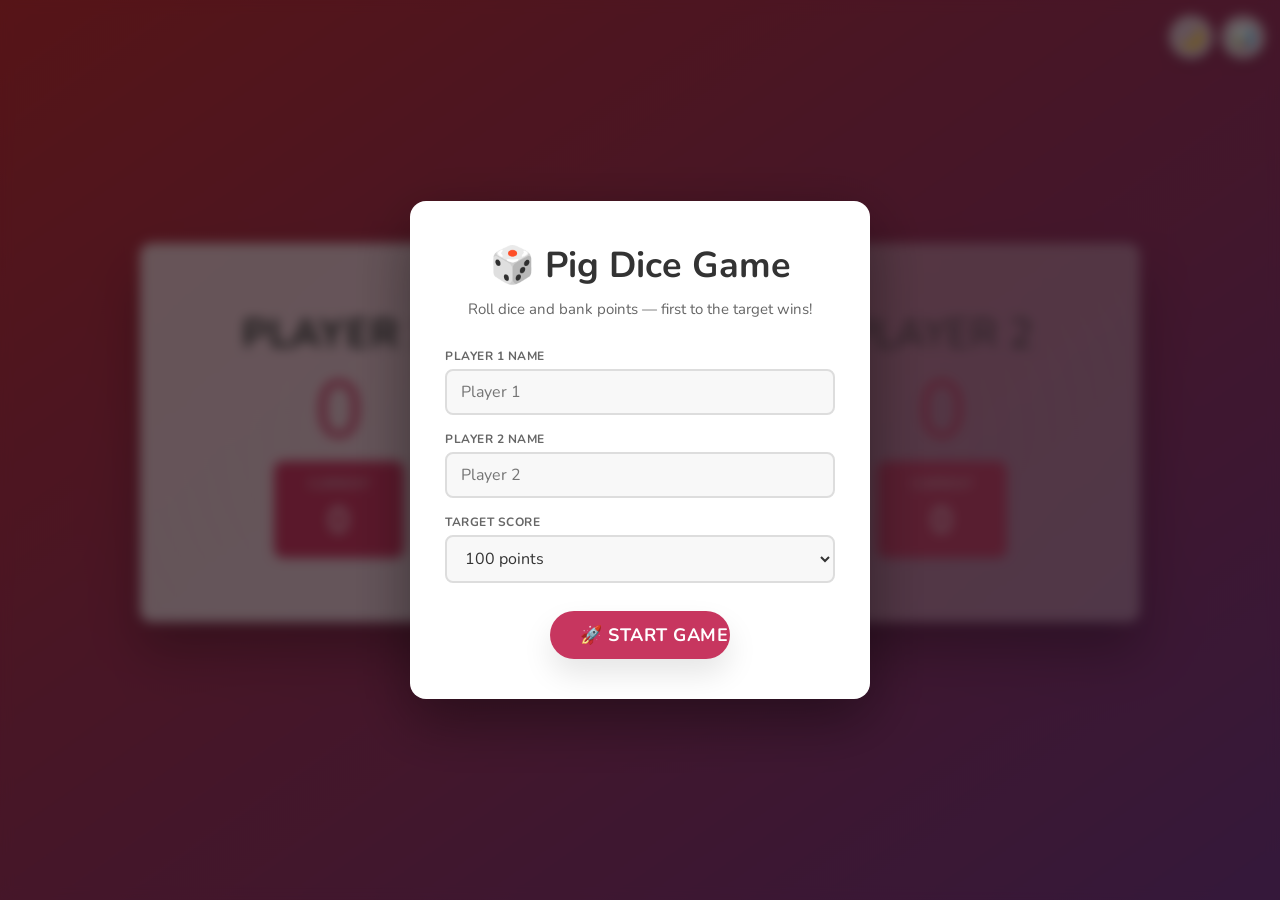
==== index.html @ 63e01d34 "new changes" ====
<!DOCTYPE html>
<html lang="en">

<head>
  <meta charset="UTF-8" />
  <meta name="viewport" content="width=device-width, initial-scale=1.0" />
  <link rel="stylesheet" href="style.css" />
  <title>Pig Dice Game</title>
</head>

<body data-theme="light">

  <!-- Floating top-right controls -->
  <div class="floating-controls">
    <button class="icon-btn" id="btnTheme" aria-label="Toggle dark mode" title="Toggle dark mode">🌙</button>
    <button class="icon-btn" id="btnStatsToggle" aria-label="View statistics" title="Statistics">📊</button>
  </div>

  <!-- Start / New Game Modal -->
  <div class="modal-overlay" id="modalOverlay">
    <div class="modal">
      <h1 class="modal-title">🎲 Pig Dice Game</h1>
      <p class="modal-subtitle">Roll dice and bank points — first to the target wins!</p>
      <div class="modal-fields">
        <div class="field-group">
          <label for="input--name0">Player 1 Name</label>
          <input type="text" id="input--name0" placeholder="Player 1" maxlength="12" />
        </div>
        <div class="field-group">
          <label for="input--name1">Player 2 Name</label>
          <input type="text" id="input--name1" placeholder="Player 2" maxlength="12" />
        </div>
        <div class="field-group">
          <label for="input--winscore">Target Score</label>
          <select id="input--winscore">
            <option value="50">50 points</option>
            <option value="100" selected>100 points</option>
            <option value="150">150 points</option>
            <option value="200">200 points</option>
          </select>
        </div>
      </div>
      <button class="btn btn--start" id="btnStart">🚀 Start Game</button>
    </div>
  </div>

  <!-- Stats Slide-in Panel -->
  <div class="stats-panel" id="statsPanel">
    <div class="stats-inner">
      <h2>📊 Statistics</h2>
      <div id="statsContent" class="stats-content"></div>
      <div class="stats-actions">
        <button class="btn btn--sm" id="btnResetStats">🗑 Reset</button>
        <button class="btn btn--sm" id="btnCloseStats">✕ Close</button>
      </div>
    </div>
  </div>

  <!-- Main Game Board -->
  <main>
    <section class="player player--0 player--active">
      <h2 class="name" id="name--0">Player 1</h2>
      <p class="score" id="score--0">0</p>
      <div class="current">
        <p class="current-label">Current</p>
        <p class="current-score" id="current--0">0</p>
      </div>
    </section>

    <div class="center-panel">
      <button class="btn btn--new" id="btnNew">🔄 New game</button>
      <p class="target-label" id="targetLabel">First to 100 pts</p>
      <img src="dice-5.png" alt="Playing dice" class="dice hidden" id="diceEl" />
      <ul class="roll-log" id="rollLog" aria-label="Roll history"></ul>
      <button class="btn btn--roll" id="btnRoll">🎲 Roll dice</button>
      <button class="btn btn--hold" id="btnHold">📥 Hold</button>
    </div>

    <section class="player player--1">
      <h2 class="name" id="name--1">Player 2</h2>
      <p class="score" id="score--1">0</p>
      <div class="current">
        <p class="current-label">Current</p>
        <p class="current-score" id="current--1">0</p>
      </div>
    </section>
  </main>

  <!-- Keyboard shortcut hints (desktop only) -->
  <div class="keyboard-hints" aria-hidden="true">
    <kbd>R</kbd> Roll &nbsp;
    <kbd>H</kbd> Hold &nbsp;
    <kbd>N</kbd> New game
  </div>

  <script src="script.js"></script>
</body>

</html>
---- style.css ----
@import url('https://fonts.googleapis.com/css2?family=Nunito:wght@300;400;700&display=swap');

/* ===== CSS CUSTOM PROPERTIES (Light Theme) ===== */
:root {
  --bg-gradient: linear-gradient(to top left, #753682 0%, #bf2e34 100%);
  --glass: rgba(255, 255, 255, 0.35);
  --glass-active: rgba(255, 255, 255, 0.5);
  --glass-btn: rgba(255, 255, 255, 0.65);
  --text-primary: #333;
  --text-muted: #666;
  --accent: #c7365f;
  --winner-bg: #2f2f2f;
  --winner-text: #c7365f;
  --modal-bg: #ffffff;
  --modal-text: #333;
  --input-bg: #f8f8f8;
  --input-border: #ddd;
  --stats-bg: rgba(255, 255, 255, 0.97);
  --kbd-bg: rgba(255, 255, 255, 0.3);
  --shadow: rgba(0, 0, 0, 0.25);
  --log-bg: rgba(255, 255, 255, 0.25);
  --log-danger: rgba(199, 54, 95, 0.25);
  --border-subtle: rgba(255, 255, 255, 0.2);
}

/* ===== DARK THEME OVERRIDES ===== */
[data-theme="dark"] {
  --glass: rgba(0, 0, 0, 0.3);
  --glass-active: rgba(0, 0, 0, 0.45);
  --glass-btn: rgba(60, 60, 80, 0.8);
  --text-primary: #eee;
  --text-muted: #aaa;
  --modal-bg: #1e1e2e;
  --modal-text: #eee;
  --input-bg: #2a2a3e;
  --input-border: #444;
  --stats-bg: rgba(20, 20, 35, 0.98);
  --kbd-bg: rgba(0, 0, 0, 0.35);
  --log-bg: rgba(255, 255, 255, 0.08);
  --log-danger: rgba(199, 54, 95, 0.3);
  --border-subtle: rgba(255, 255, 255, 0.1);
}

/* ===== RESET ===== */
*, *::before, *::after {
  margin: 0;
  padding: 0;
  box-sizing: border-box;
}

html {
  font-size: 62.5%; /* 1rem = 10px */
}

body {
  font-family: 'Nunito', sans-serif;
  font-weight: 400;
  min-height: 100dvh;
  color: var(--text-primary);
  background-image: var(--bg-gradient);
  display: flex;
  flex-direction: column;
  align-items: center;
  justify-content: center;
  padding: 2rem;
  gap: 1.4rem;
  transition: color 0.3s;
}

/* ===== FLOATING CONTROLS ===== */
.floating-controls {
  position: fixed;
  top: 1.5rem;
  right: 1.5rem;
  display: flex;
  gap: 0.8rem;
  z-index: 100;
}

.icon-btn {
  background: var(--glass-btn);
  backdrop-filter: blur(10px);
  border: none;
  border-radius: 50%;
  width: 4.4rem;
  height: 4.4rem;
  font-size: 2rem;
  cursor: pointer;
  display: flex;
  align-items: center;
  justify-content: center;
  box-shadow: 0 4px 12px rgba(0, 0, 0, 0.15);
  transition: transform 0.15s, box-shadow 0.15s;
}

.icon-btn:hover {
  transform: scale(1.12);
  box-shadow: 0 6px 16px rgba(0, 0, 0, 0.2);
}

/* ===== MODAL ===== */
.modal-overlay {
  position: fixed;
  inset: 0;
  background: rgba(0, 0, 0, 0.55);
  backdrop-filter: blur(6px);
  display: flex;
  align-items: center;
  justify-content: center;
  z-index: 200;
  padding: 2rem;
}

.modal {
  background: var(--modal-bg);
  color: var(--modal-text);
  border-radius: 1.6rem;
  padding: clamp(2.5rem, 5vw, 4rem) clamp(2rem, 5vw, 3.5rem);
  max-width: 46rem;
  width: 100%;
  box-shadow: 0 2rem 6rem rgba(0, 0, 0, 0.4);
  text-align: center;
  animation: slideIn 0.3s ease;
}

@keyframes slideIn {
  from {
    opacity: 0;
    transform: translateY(-2rem) scale(0.97);
  }
  to {
    opacity: 1;
    transform: translateY(0) scale(1);
  }
}

.modal-title {
  font-size: clamp(2.4rem, 5vw, 3.6rem);
  font-weight: 700;
  margin-bottom: 0.8rem;
}

.modal-subtitle {
  font-size: 1.5rem;
  color: var(--text-muted);
  margin-bottom: 2.8rem;
  line-height: 1.5;
}

.modal-fields {
  display: flex;
  flex-direction: column;
  gap: 1.6rem;
  margin-bottom: 2.8rem;
  text-align: left;
}

.field-group {
  display: flex;
  flex-direction: column;
  gap: 0.5rem;
}

.field-group label {
  font-size: 1.2rem;
  font-weight: 700;
  text-transform: uppercase;
  letter-spacing: 0.5px;
  color: var(--text-muted);
}

.field-group input,
.field-group select {
  font-family: inherit;
  font-size: 1.6rem;
  padding: 1rem 1.4rem;
  border: 2px solid var(--input-border);
  border-radius: 0.8rem;
  outline: none;
  background: var(--input-bg);
  color: var(--modal-text);
  transition: border-color 0.2s;
}

.field-group input:focus,
.field-group select:focus {
  border-color: var(--accent);
}

/* ===== STATS PANEL ===== */
.stats-panel {
  position: fixed;
  top: 0;
  right: 0;
  height: 100%;
  width: min(36rem, 100%);
  background: var(--stats-bg);
  color: var(--modal-text);
  box-shadow: -4px 0 3rem rgba(0, 0, 0, 0.2);
  z-index: 150;
  overflow-y: auto;
  transform: translateX(110%);
  transition: transform 0.3s ease;
  pointer-events: none;
}

.stats-panel.is-open {
  transform: translateX(0);
  pointer-events: all;
}

.stats-inner {
  padding: 6rem 3rem 3rem;
  display: flex;
  flex-direction: column;
  gap: 2rem;
}

.stats-inner h2 {
  font-size: 2.4rem;
  font-weight: 700;
}

.stats-content {
  font-size: 1.5rem;
  display: flex;
  flex-direction: column;
  gap: 1rem;
}

.stat-row {
  display: flex;
  justify-content: space-between;
  align-items: center;
  padding: 1rem 1.4rem;
  background: rgba(199, 54, 95, 0.08);
  border-radius: 0.8rem;
  border-left: 4px solid var(--accent);
}

.stat-empty {
  color: var(--text-muted);
  font-style: italic;
  text-align: center;
  padding: 1rem;
}

.stats-actions {
  display: flex;
  gap: 1rem;
  flex-wrap: wrap;
}

/* ===== MAIN LAYOUT ===== */
main {
  width: 100%;
  max-width: 100rem;
  background-color: var(--glass);
  backdrop-filter: blur(200px);
  box-shadow: 0 3rem 5rem var(--shadow);
  border-radius: 1.2rem;
  overflow: hidden;
  display: flex;
  flex-direction: row;
}

/* ===== PLAYER SECTIONS ===== */
.player {
  flex: 1;
  padding: clamp(2rem, 5vw, 7rem) clamp(1.5rem, 4vw, 5rem);
  display: flex;
  flex-direction: column;
  align-items: center;
  justify-content: center;
  gap: 1rem;
  transition: background-color 0.75s;
  min-width: 0;
}

.name {
  font-size: clamp(2rem, 3.5vw, 4rem);
  text-transform: uppercase;
  letter-spacing: 1px;
  font-weight: 300;
  text-align: center;
  word-break: break-word;
}

.score {
  font-size: clamp(4rem, 7vw, 8rem);
  font-weight: 300;
  color: var(--accent);
  line-height: 1;
}

.current {
  background-color: var(--accent);
  opacity: 0.8;
  border-radius: 0.9rem;
  color: #fff;
  width: min(65%, 13rem);
  padding: 1.4rem;
  text-align: center;
  transition: opacity 0.75s;
}

.current-label {
  text-transform: uppercase;
  margin-bottom: 0.4rem;
  font-size: 1.3rem;
  color: #ddd;
}

.current-score {
  font-size: clamp(2.2rem, 3.5vw, 3.5rem);
  font-weight: 400;
}

.player--active {
  background-color: var(--glass-active);
}

.player--active .name {
  font-weight: 700;
}

.player--active .score {
  font-weight: 400;
}

.player--active .current {
  opacity: 1;
}

.player--winner {
  background-color: var(--winner-bg);
}

.player--winner .name {
  font-weight: 700;
  color: var(--winner-text);
}

/* ===== CENTER PANEL ===== */
.center-panel {
  flex: 0 0 auto;
  min-width: 17rem;
  display: flex;
  flex-direction: column;
  align-items: center;
  justify-content: center;
  gap: 1.3rem;
  padding: 2.5rem 1.5rem;
  border-left: 1px solid var(--border-subtle);
  border-right: 1px solid var(--border-subtle);
}

.target-label {
  font-size: 1.3rem;
  color: rgba(255, 255, 255, 0.75);
  text-align: center;
  font-weight: 600;
  text-transform: uppercase;
  letter-spacing: 0.5px;
}

/* ===== DICE ===== */
.dice {
  height: clamp(6rem, 10vw, 10rem);
  box-shadow: 0 2rem 5rem rgba(0, 0, 0, 0.2);
  border-radius: 0.8rem;
}

@keyframes shake {
  0%, 100% { transform: rotate(0deg) scale(1); }
  20% { transform: rotate(-10deg) scale(1.1); }
  40% { transform: rotate(10deg) scale(1.12); }
  60% { transform: rotate(-6deg) scale(1.08); }
  80% { transform: rotate(6deg) scale(1.06); }
}

.dice--rolling {
  animation: shake 0.35s ease-in-out;
}

/* ===== BUTTONS ===== */
.btn {
  font-family: inherit;
  font-size: clamp(1.4rem, 2vw, 1.8rem);
  text-transform: uppercase;
  cursor: pointer;
  font-weight: 700;
  letter-spacing: 0.5px;
  color: #444;
  background-color: var(--glass-btn);
  backdrop-filter: blur(10px);
  border: none;
  border-radius: 5rem;
  padding: 0.9rem 2rem;
  min-height: 4.4rem;
  box-shadow: 0 1.5rem 3rem rgba(0, 0, 0, 0.1);
  transition: transform 0.15s, box-shadow 0.15s, opacity 0.2s;
  white-space: nowrap;
  width: 100%;
  max-width: 18rem;
}

.btn:hover:not(:disabled) {
  transform: translateY(-2px);
  box-shadow: 0 2rem 4rem rgba(0, 0, 0, 0.15);
}

.btn:active:not(:disabled) {
  transform: translateY(1px);
  box-shadow: 0 0.8rem 1.5rem rgba(0, 0, 0, 0.1);
}

.btn:disabled {
  opacity: 0.45;
  cursor: not-allowed;
}

.btn--start {
  background-color: var(--accent);
  color: #fff;
  font-size: 1.8rem;
  padding: 1.2rem 3rem;
}

.btn--start:hover {
  background-color: #a82d50;
  color: #fff;
}

.btn--sm {
  font-size: 1.4rem;
  padding: 0.7rem 1.5rem;
  min-height: unset;
  width: auto;
}

/* ===== ROLL LOG ===== */
.roll-log {
  list-style: none;
  width: 100%;
  max-width: 18rem;
  max-height: 11rem;
  overflow-y: auto;
  display: flex;
  flex-direction: column;
  gap: 0.4rem;
}

.roll-log li {
  background: var(--log-bg);
  border-radius: 0.5rem;
  padding: 0.35rem 0.8rem;
  font-size: 1.2rem;
  color: var(--text-primary);
  animation: fadeIn 0.2s ease;
}

.roll-log li.danger {
  background: var(--log-danger);
}

@keyframes fadeIn {
  from {
    opacity: 0;
    transform: translateY(-4px);
  }
  to {
    opacity: 1;
    transform: translateY(0);
  }
}

/* ===== KEYBOARD HINTS ===== */
.keyboard-hints {
  font-size: 1.3rem;
  color: rgba(255, 255, 255, 0.8);
  display: flex;
  gap: 1rem;
  align-items: center;
}

kbd {
  background: var(--kbd-bg);
  border: 1px solid rgba(255, 255, 255, 0.4);
  border-radius: 0.4rem;
  padding: 0.2rem 0.7rem;
  font-family: inherit;
  font-size: 1.1rem;
  backdrop-filter: blur(5px);
}

/* ===== UTILITY ===== */
.hidden {
  display: none !important;
}

/* ===== TABLET (≤ 900px) ===== */
@media (max-width: 900px) {
  html {
    font-size: 56%;
  }

  .center-panel {
    min-width: 14rem;
    padding: 2rem 1.2rem;
    gap: 1.1rem;
  }

  .player {
    padding: clamp(1.5rem, 3vw, 4rem) clamp(1rem, 2.5vw, 3rem);
  }
}

/* ===== MOBILE (≤ 600px) ===== */
@media (max-width: 600px) {
  html {
    font-size: 52%;
  }

  body {
    padding: 1rem;
    gap: 1rem;
    justify-content: flex-start;
    padding-top: 6rem;
  }

  main {
    flex-direction: column;
    border-radius: 1rem;
    width: 100%;
  }

  /* Compact horizontal player rows on mobile */
  .player {
    flex-direction: row;
    flex-wrap: wrap;
    justify-content: center;
    gap: 0.8rem 2rem;
    padding: 1.6rem 2rem;
    border-bottom: 1px solid var(--border-subtle);
  }

  .player--1 {
    border-bottom: none;
    border-top: 1px solid var(--border-subtle);
  }

  .player .name {
    font-size: 2rem;
    flex: 1 0 100%;
    text-align: center;
  }

  .player .score {
    font-size: 3.8rem;
    margin-bottom: 0;
  }

  .current {
    width: 10rem;
    padding: 0.8rem;
  }

  .current-score {
    font-size: 2.2rem;
  }

  /* Center panel full width on mobile */
  .center-panel {
    border-left: none;
    border-right: none;
    border-top: 1px solid var(--border-subtle);
    border-bottom: 1px solid var(--border-subtle);
    padding: 2rem 3rem;
    gap: 1.2rem;
    min-width: unset;
    width: 100%;
  }

  .dice {
    height: 7rem;
  }

  .btn {
    max-width: 28rem;
    font-size: 1.6rem;
  }

  .roll-log {
    max-height: 8rem;
  }

  .keyboard-hints {
    display: none;
  }

  .stats-panel {
    width: 100%;
  }

  .floating-controls {
    top: 1rem;
    right: 1rem;
  }
}
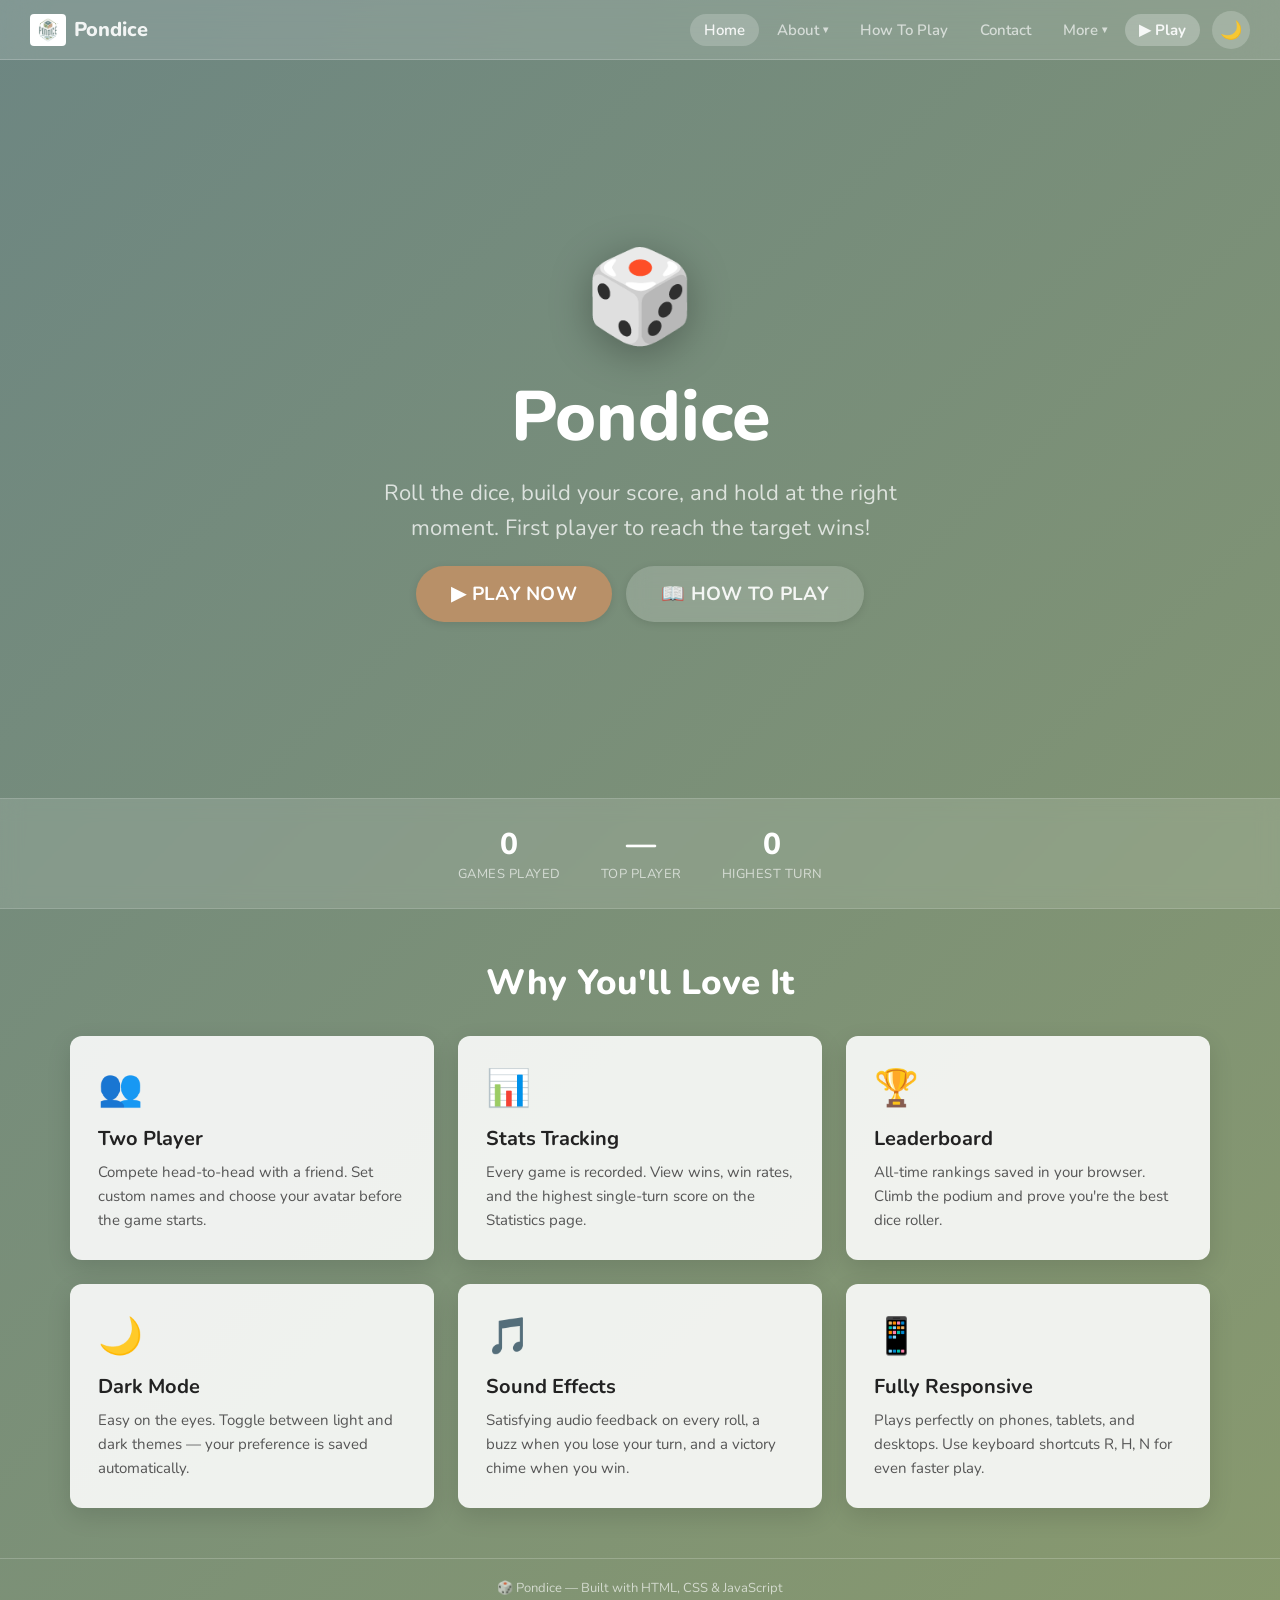
==== commit 65a4e42d: "new chanfges" ====
--- a/index.html
+++ b/index.html
@@ -1,99 +1,280 @@
 <!DOCTYPE html>
 <html lang="en">
-
 <head>
   <meta charset="UTF-8" />
   <meta name="viewport" content="width=device-width, initial-scale=1.0" />
-  <link rel="stylesheet" href="style.css" />
-  <title>Pig Dice Game</title>
+  <link rel="icon" href="/assets/images/favicon.jpeg" type="image/jpeg" />
+  <link rel="apple-touch-icon" href="/assets/images/favicon.jpeg" />
+  <link rel="stylesheet" href="/assets/css/shared.css" />
+  <title>Pondice — Roll. Hold. Win.</title>
+  <!-- SEO -->
+  <meta name="description" content="Pondice is a fun two-player dice game built with HTML, CSS, and JavaScript. Roll the dice, build your score, and be the first to reach the target." />
+  <meta name="keywords" content="pondice, dice game, two player game, pig dice, browser game, HTML CSS JavaScript, Henry Ponda" />
+  <meta name="author" content="Henry Ponda" />
+  <meta name="robots" content="index, follow" />
+  <meta name="theme-color" content="#6D8682" />
+  <link rel="canonical" href="https://pondice.com/" />
+
+  <!-- Open Graph -->
+  <meta property="og:type" content="website" />
+  <meta property="og:site_name" content="Pondice" />
+  <meta property="og:title" content="Pondice — Roll. Hold. Win." />
+  <meta property="og:description" content="Pondice is a fun two-player dice game built with HTML, CSS, and JavaScript. Roll the dice, build your score, and be the first to reach the target." />
+  <meta property="og:url" content="https://pondice.com/" />
+  <meta property="og:image" content="https://pondice.com/assets/images/logo.png" />
+
+  <!-- Twitter Card -->
+  <meta name="twitter:card" content="summary" />
+  <meta name="twitter:title" content="Pondice — Roll. Hold. Win." />
+  <meta name="twitter:description" content="Pondice is a fun two-player dice game built with HTML, CSS, and JavaScript. Roll the dice, build your score, and be the first to reach the target." />
+  <meta name="twitter:image" content="https://pondice.com/assets/images/logo.png" />
+  <!-- JSON-LD Structured Data -->
+  <script type="application/ld+json">
+  {
+    "@context": "https://schema.org",
+    "@type": "WebApplication",
+    "name": "Pondice",
+    "url": "https://pondice.com",
+    "description": "A fun two-player dice game built with HTML, CSS, and JavaScript.",
+    "applicationCategory": "GameApplication",
+    "operatingSystem": "Any",
+    "author": {
+      "@type": "Person",
+      "name": "Henry Ponda",
+      "url": "https://pondice.com/about/"
+    },
+    "offers": {
+      "@type": "Offer",
+      "price": "0",
+      "priceCurrency": "USD"
+    }
+  }
+  </script>
+  <style>
+    /* ===== HOME PAGE STYLES ===== */
+    .hero {
+      min-height: 82vh;
+      display: flex;
+      flex-direction: column;
+      align-items: center;
+      justify-content: center;
+      text-align: center;
+      gap: 2rem;
+      padding: 4rem 2rem;
+    }
+
+    .hero__dice {
+      font-size: clamp(6rem, 10vw, 9rem);
+      animation: diceSpin 6s ease-in-out infinite;
+      display: block;
+      filter: drop-shadow(0 8px 20px rgba(0,0,0,0.3));
+    }
+
+    @keyframes diceSpin {
+      0%, 100% { transform: rotate(0deg) scale(1); }
+      20% { transform: rotate(-15deg) scale(1.05); }
+      40% { transform: rotate(15deg) scale(1.08); }
+      60% { transform: rotate(-8deg) scale(1.05); }
+      80% { transform: rotate(0deg) scale(1); }
+    }
+
+    .hero__title {
+      font-size: clamp(3.5rem, 7vw, 7rem);
+      font-weight: 800;
+      color: #fff;
+      line-height: 1.1;
+    }
+
+    .hero__tagline {
+      font-size: clamp(1.6rem, 2.5vw, 2.2rem);
+      color: rgba(255,255,255,0.75);
+      max-width: 55rem;
+      line-height: 1.6;
+    }
+
+    .hero__ctas {
+      display: flex;
+      gap: 1.4rem;
+      flex-wrap: wrap;
+      justify-content: center;
+    }
+
+    /* Features section */
+    .features {
+      padding: 5rem 3rem;
+      max-width: 120rem;
+      margin: 0 auto;
+    }
+
+    .features__heading {
+      text-align: center;
+      font-size: clamp(2.4rem, 4vw, 3.5rem);
+      font-weight: 800;
+      color: #fff;
+      margin-bottom: 3rem;
+    }
+
+    /* Stats strip */
+    .stats-strip {
+      background: rgba(255,255,255,0.12);
+      backdrop-filter: blur(10px);
+      border-top: 1px solid rgba(255,255,255,0.15);
+      border-bottom: 1px solid rgba(255,255,255,0.15);
+      padding: 2.5rem 3rem;
+      display: flex;
+      justify-content: center;
+      gap: 4rem;
+      flex-wrap: wrap;
+    }
+
+    .stats-strip__item {
+      text-align: center;
+    }
+
+    .stats-strip__value {
+      font-size: 3rem;
+      font-weight: 800;
+      color: #fff;
+      display: block;
+    }
+
+    .stats-strip__label {
+      font-size: 1.3rem;
+      color: rgba(255,255,255,0.65);
+      text-transform: uppercase;
+      letter-spacing: 0.5px;
+    }
+
+    @media (max-width: 600px) {
+      .features { padding: 3rem 1.5rem; }
+      .stats-strip { gap: 2.5rem; padding: 2rem 1.5rem; }
+    }
+  </style>
 </head>
-
 <body data-theme="light">
 
-  <!-- Floating top-right controls -->
-  <div class="floating-controls">
-    <button class="icon-btn" id="btnTheme" aria-label="Toggle dark mode" title="Toggle dark mode">🌙</button>
-    <button class="icon-btn" id="btnStatsToggle" aria-label="View statistics" title="Statistics">📊</button>
+  <!-- Navigation -->
+  <nav class="nav">
+    <a href="/" class="nav__logo">
+      <img src="/assets/images/logo.png" alt="Pondice logo" class="nav__logo-img" />
+      Pondice
+    </a>
+    <input type="checkbox" id="navToggle" class="nav__toggle" aria-label="Toggle menu" />
+    <label for="navToggle" class="nav__toggle-label" aria-hidden="true">
+      <span></span><span></span><span></span>
+    </label>
+    <div class="nav__links">
+      <a href="/" class="nav__link" aria-current="page">Home</a>
+
+      <div class="nav__dropdown">
+        <a href="#" class="nav__link nav__dropdown-toggle" aria-haspopup="true">
+          About <span class="nav__chevron">▾</span>
+        </a>
+        <div class="nav__dropdown-menu" role="menu">
+          <a href="/project/" class="nav__dropdown-link">📖 The Project</a>
+          <a href="/about/" class="nav__dropdown-link">👤 The Developer</a>
+        </div>
+      </div>
+
+      <a href="/rules/" class="nav__link">How To Play</a>
+      <a href="/contact/" class="nav__link">Contact</a>
+      <div class="nav__dropdown">
+        <a href="#" class="nav__link nav__dropdown-toggle" aria-haspopup="true">
+          More <span class="nav__chevron">▾</span>
+        </a>
+        <div class="nav__dropdown-menu" role="menu">
+          <a href="/statistics/" class="nav__dropdown-link">📊 Statistics</a>
+          <a href="/leaderboard/" class="nav__dropdown-link">🏆 Leaderboard</a>
+          <a href="/settings/" class="nav__dropdown-link">⚙️ Settings</a>
+        </div>
+      </div>
+      <a href="/game/" class="nav__link nav__link--play">▶ Play</a>
+      <button class="nav__theme-btn" id="btnTheme" aria-label="Toggle dark mode">🌙</button>
+    </div>
+  </nav>
+
+  <!-- Hero Section -->
+  <section class="hero">
+    <span class="hero__dice" aria-hidden="true">🎲</span>
+    <h1 class="hero__title">Pondice</h1>
+    <p class="hero__tagline">
+      Roll the dice, build your score, and hold at the right moment.
+      First player to reach the target wins!
+    </p>
+    <div class="hero__ctas">
+      <a href="/game/" class="btn btn--primary btn--lg">▶ Play Now</a>
+      <a href="/rules/" class="btn btn--ghost btn--lg">📖 How to Play</a>
+    </div>
+  </section>
+
+  <!-- Live Stats Strip -->
+  <div class="stats-strip" id="statsStrip">
+    <div class="stats-strip__item">
+      <span class="stats-strip__value" id="stripGames">0</span>
+      <span class="stats-strip__label">Games Played</span>
+    </div>
+    <div class="stats-strip__item">
+      <span class="stats-strip__value" id="stripTopPlayer">—</span>
+      <span class="stats-strip__label">Top Player</span>
+    </div>
+    <div class="stats-strip__item">
+      <span class="stats-strip__value" id="stripHighScore">0</span>
+      <span class="stats-strip__label">Highest Turn</span>
+    </div>
   </div>
 
-  <!-- Start / New Game Modal -->
-  <div class="modal-overlay" id="modalOverlay">
-    <div class="modal">
-      <h1 class="modal-title">🎲 Pig Dice Game</h1>
-      <p class="modal-subtitle">Roll dice and bank points — first to the target wins!</p>
-      <div class="modal-fields">
-        <div class="field-group">
-          <label for="input--name0">Player 1 Name</label>
-          <input type="text" id="input--name0" placeholder="Player 1" maxlength="12" />
-        </div>
-        <div class="field-group">
-          <label for="input--name1">Player 2 Name</label>
-          <input type="text" id="input--name1" placeholder="Player 2" maxlength="12" />
-        </div>
-        <div class="field-group">
-          <label for="input--winscore">Target Score</label>
-          <select id="input--winscore">
-            <option value="50">50 points</option>
-            <option value="100" selected>100 points</option>
-            <option value="150">150 points</option>
-            <option value="200">200 points</option>
-          </select>
-        </div>
-      </div>
-      <button class="btn btn--start" id="btnStart">🚀 Start Game</button>
-    </div>
-  </div>
-
-  <!-- Stats Slide-in Panel -->
-  <div class="stats-panel" id="statsPanel">
-    <div class="stats-inner">
-      <h2>📊 Statistics</h2>
-      <div id="statsContent" class="stats-content"></div>
-      <div class="stats-actions">
-        <button class="btn btn--sm" id="btnResetStats">🗑 Reset</button>
-        <button class="btn btn--sm" id="btnCloseStats">✕ Close</button>
-      </div>
-    </div>
-  </div>
-
-  <!-- Main Game Board -->
-  <main>
-    <section class="player player--0 player--active">
-      <h2 class="name" id="name--0">Player 1</h2>
-      <p class="score" id="score--0">0</p>
-      <div class="current">
-        <p class="current-label">Current</p>
-        <p class="current-score" id="current--0">0</p>
-      </div>
-    </section>
-
-    <div class="center-panel">
-      <button class="btn btn--new" id="btnNew">🔄 New game</button>
-      <p class="target-label" id="targetLabel">First to 100 pts</p>
-      <img src="dice-5.png" alt="Playing dice" class="dice hidden" id="diceEl" />
-      <ul class="roll-log" id="rollLog" aria-label="Roll history"></ul>
-      <button class="btn btn--roll" id="btnRoll">🎲 Roll dice</button>
-      <button class="btn btn--hold" id="btnHold">📥 Hold</button>
-    </div>
-
-    <section class="player player--1">
-      <h2 class="name" id="name--1">Player 2</h2>
-      <p class="score" id="score--1">0</p>
-      <div class="current">
-        <p class="current-label">Current</p>
-        <p class="current-score" id="current--1">0</p>
-      </div>
-    </section>
-  </main>
-
-  <!-- Keyboard shortcut hints (desktop only) -->
-  <div class="keyboard-hints" aria-hidden="true">
-    <kbd>R</kbd> Roll &nbsp;
-    <kbd>H</kbd> Hold &nbsp;
-    <kbd>N</kbd> New game
-  </div>
-
-  <script src="script.js"></script>
+  <!-- Features Grid -->
+  <section class="features">
+    <h2 class="features__heading">Why You'll Love It</h2>
+    <div class="grid-3">
+      <div class="card">
+        <span class="card__icon">👥</span>
+        <h3 class="card__title">Two Player</h3>
+        <p class="card__text">Compete head-to-head with a friend. Set custom names and choose your avatar before the game starts.</p>
+      </div>
+      <div class="card">
+        <span class="card__icon">📊</span>
+        <h3 class="card__title">Stats Tracking</h3>
+        <p class="card__text">Every game is recorded. View wins, win rates, and the highest single-turn score on the Statistics page.</p>
+      </div>
+      <div class="card">
+        <span class="card__icon">🏆</span>
+        <h3 class="card__title">Leaderboard</h3>
+        <p class="card__text">All-time rankings saved in your browser. Climb the podium and prove you're the best dice roller.</p>
+      </div>
+      <div class="card">
+        <span class="card__icon">🌙</span>
+        <h3 class="card__title">Dark Mode</h3>
+        <p class="card__text">Easy on the eyes. Toggle between light and dark themes — your preference is saved automatically.</p>
+      </div>
+      <div class="card">
+        <span class="card__icon">🎵</span>
+        <h3 class="card__title">Sound Effects</h3>
+        <p class="card__text">Satisfying audio feedback on every roll, a buzz when you lose your turn, and a victory chime when you win.</p>
+      </div>
+      <div class="card">
+        <span class="card__icon">📱</span>
+        <h3 class="card__title">Fully Responsive</h3>
+        <p class="card__text">Plays perfectly on phones, tablets, and desktops. Use keyboard shortcuts R, H, N for even faster play.</p>
+      </div>
+    </div>
+  </section>
+
+  <!-- Footer -->
+  <footer class="footer">
+    🎲 Pondice &mdash; Built with HTML, CSS &amp; JavaScript
+  </footer>
+
+  <script src="/assets/js/storage.js"></script>
+  <script src="/assets/js/theme.js"></script>
+  <script>
+    // Populate live stats strip from localStorage
+    const stats = getStats();
+    const lb = getLeaderboard();
+    document.getElementById('stripGames').textContent = stats.gamesPlayed;
+    document.getElementById('stripHighScore').textContent = stats.highestTurn;
+    document.getElementById('stripTopPlayer').textContent =
+      lb.length > 0 ? lb[0].name : '—';
+  </script>
 </body>
-
 </html>
--- a/assets/css/shared.css
+++ b/assets/css/shared.css
@@ -0,0 +1,714 @@
+@import url('https://fonts.googleapis.com/css2?family=Nunito:wght@300;400;600;700;800&display=swap');
+
+/* ===== CSS CUSTOM PROPERTIES ===== */
+/* Palette: "Paradise on Earth" — #6D8682 · #88996E · #BDD19E · #B1C9CA · #E4D2C0 · #B89068 */
+:root {
+  --bg-gradient: linear-gradient(135deg, #6D8682 0%, #88996E 100%);
+  --nav-bg: rgba(255, 255, 255, 0.15);
+  --nav-border: rgba(255, 255, 255, 0.2);
+  --card-bg: rgba(255, 255, 255, 0.88);
+  --card-glass: rgba(255, 255, 255, 0.35);
+  --text-primary: #222;
+  --text-secondary: #555;
+  --text-light: rgba(255, 255, 255, 0.9);
+  --text-light-muted: rgba(255, 255, 255, 0.65);
+  --accent: #B89068;
+  --accent-dark: #9a7555;
+  --accent-light: rgba(184, 144, 104, 0.12);
+  --btn-glass: rgba(255, 255, 255, 0.7);
+  --input-bg: #fff;
+  --input-border: #ddd;
+  --input-focus: #B89068;
+  --shadow-sm: 0 2px 8px rgba(0, 0, 0, 0.1);
+  --shadow-md: 0 8px 24px rgba(0, 0, 0, 0.12);
+  --shadow-lg: 0 20px 50px rgba(0, 0, 0, 0.2);
+  --radius-sm: 0.6rem;
+  --radius-md: 1.2rem;
+  --radius-lg: 2rem;
+  --radius-pill: 10rem;
+  --border-subtle: rgba(255, 255, 255, 0.2);
+  --success: #2ecc71;
+  --danger: #e74c3c;
+}
+
+[data-theme='dark'] {
+  --bg-gradient: linear-gradient(135deg, #2d4a47 0%, #3a4a30 100%);
+  --nav-bg: rgba(0, 0, 0, 0.25);
+  --nav-border: rgba(255, 255, 255, 0.1);
+  --card-bg: rgba(22, 32, 28, 0.95);
+  --card-glass: rgba(0, 15, 10, 0.35);
+  --text-primary: #eee;
+  --text-secondary: #aaa;
+  --btn-glass: rgba(40, 58, 50, 0.85);
+  --input-bg: #1e2e2a;
+  --input-border: #3a5048;
+  --accent-light: rgba(184, 144, 104, 0.2);
+}
+
+/* ===== RESET ===== */
+*, *::before, *::after {
+  box-sizing: border-box;
+  margin: 0;
+  padding: 0;
+}
+
+html {
+  font-size: 62.5%;
+  scroll-behavior: smooth;
+}
+
+body {
+  font-family: 'Nunito', sans-serif;
+  font-weight: 400;
+  min-height: 100dvh;
+  background-image: var(--bg-gradient);
+  color: var(--text-primary);
+  display: flex;
+  flex-direction: column;
+  transition: color 0.3s;
+}
+
+img { max-width: 100%; display: block; }
+a { text-decoration: none; color: inherit; }
+ul, ol { list-style: none; }
+button { cursor: pointer; font-family: inherit; }
+
+/* ===== NAVIGATION ===== */
+.nav {
+  position: sticky;
+  top: 0;
+  z-index: 500;
+  background: var(--nav-bg);
+  backdrop-filter: blur(20px);
+  border-bottom: 1px solid var(--nav-border);
+  padding: 0 3rem;
+  height: 6rem;
+  display: flex;
+  align-items: center;
+  justify-content: space-between;
+}
+
+.nav__logo {
+  font-size: 2rem;
+  font-weight: 800;
+  color: var(--text-light);
+  display: flex;
+  align-items: center;
+  gap: 0.8rem;
+  white-space: nowrap;
+}
+
+.nav__logo-img {
+  height: 3.2rem;
+  width: auto;
+  object-fit: contain;
+  background: #fff;
+  border-radius: 0.4rem;
+  padding: 0.2rem 0.4rem;
+}
+
+.nav__links {
+  display: flex;
+  align-items: center;
+  gap: 0.4rem;
+}
+
+.nav__link {
+  font-size: 1.5rem;
+  font-weight: 600;
+  color: var(--text-light-muted);
+  padding: 0.6rem 1.4rem;
+  border-radius: var(--radius-pill);
+  transition: background 0.2s, color 0.2s;
+}
+
+.nav__link:hover,
+.nav__link[aria-current='page'] {
+  background: rgba(255, 255, 255, 0.2);
+  color: var(--text-light);
+}
+
+.nav__link--play {
+  background: rgba(255, 255, 255, 0.25);
+  color: var(--text-light) !important;
+  font-weight: 700;
+}
+
+.nav__link--play:hover {
+  background: rgba(255, 255, 255, 0.38);
+}
+
+/* ===== NAV DROPDOWN ===== */
+.nav__dropdown {
+  position: relative;
+}
+
+.nav__dropdown-toggle {
+  display: flex;
+  align-items: center;
+  gap: 0.4rem;
+  cursor: pointer;
+  user-select: none;
+}
+
+.nav__chevron {
+  font-size: 1rem;
+  display: inline-block;
+  transition: transform 0.2s ease;
+  line-height: 1;
+}
+
+.nav__dropdown-menu {
+  position: absolute;
+  top: calc(100% + 1rem);
+  left: 50%;
+  transform: translateX(-50%) translateY(-6px);
+  background: rgba(45, 60, 52, 0.97);
+  backdrop-filter: blur(20px);
+  border-radius: var(--radius-md);
+  padding: 0.8rem;
+  min-width: 20rem;
+  box-shadow: 0 12px 32px rgba(0,0,0,0.2), 0 0 0 1px rgba(255,255,255,0.1);
+  opacity: 0;
+  visibility: hidden;
+  transition: opacity 0.2s ease, transform 0.2s ease, visibility 0s linear 0.2s;
+  z-index: 200;
+  display: flex;
+  flex-direction: column;
+  gap: 0.3rem;
+}
+
+.nav__dropdown:hover .nav__dropdown-menu,
+.nav__dropdown:focus-within .nav__dropdown-menu {
+  opacity: 1;
+  visibility: visible;
+  transform: translateX(-50%) translateY(0);
+  transition-delay: 0s;
+}
+
+.nav__dropdown:hover .nav__chevron,
+.nav__dropdown:focus-within .nav__chevron {
+  transform: rotate(180deg);
+}
+
+.nav__dropdown-link {
+  font-size: 1.5rem;
+  font-weight: 600;
+  color: var(--text-light-muted);
+  padding: 1rem 1.4rem;
+  border-radius: var(--radius-sm);
+  display: flex;
+  align-items: center;
+  gap: 0.8rem;
+  transition: background 0.15s, color 0.15s;
+}
+
+.nav__dropdown-link:hover,
+.nav__dropdown-link[aria-current='page'] {
+  background: rgba(255,255,255,0.12);
+  color: var(--text-light);
+}
+
+/* Theme toggle button in nav */
+.nav__theme-btn {
+  background: rgba(255, 255, 255, 0.2);
+  border: none;
+  border-radius: 50%;
+  width: 3.8rem;
+  height: 3.8rem;
+  font-size: 1.8rem;
+  display: flex;
+  align-items: center;
+  justify-content: center;
+  color: var(--text-light);
+  transition: background 0.2s, transform 0.15s;
+  margin-left: 0.8rem;
+}
+
+.nav__theme-btn:hover { background: rgba(255, 255, 255, 0.3); transform: scale(1.1); }
+
+/* CSS-only hamburger menu */
+.nav__toggle { display: none; }
+.nav__toggle-label {
+  display: none;
+  flex-direction: column;
+  gap: 5px;
+  cursor: pointer;
+  padding: 4px;
+}
+.nav__toggle-label span {
+  width: 24px;
+  height: 2px;
+  background: var(--text-light);
+  border-radius: 2px;
+  transition: transform 0.3s, opacity 0.3s;
+  display: block;
+}
+
+/* ===== MAIN CONTENT AREA ===== */
+.page-content {
+  flex: 1;
+  padding: 4rem 3rem;
+  max-width: 120rem;
+  margin: 0 auto;
+  width: 100%;
+}
+
+/* ===== PAGE HEADER ===== */
+.page-header {
+  text-align: center;
+  margin-bottom: 4rem;
+}
+
+.page-header__title {
+  font-size: clamp(3rem, 5vw, 5rem);
+  font-weight: 800;
+  color: var(--text-light);
+  margin-bottom: 1rem;
+}
+
+.page-header__subtitle {
+  font-size: clamp(1.5rem, 2.5vw, 1.9rem);
+  color: var(--text-light-muted);
+  max-width: 60rem;
+  margin: 0 auto;
+  line-height: 1.6;
+}
+
+/* ===== CARDS ===== */
+.card {
+  background: var(--card-bg);
+  border-radius: var(--radius-md);
+  padding: 2.8rem;
+  box-shadow: var(--shadow-md);
+  color: var(--text-primary);
+}
+
+.card--glass {
+  background: var(--card-glass);
+  backdrop-filter: blur(20px);
+  color: var(--text-light);
+}
+
+.card__icon {
+  font-size: 3.6rem;
+  margin-bottom: 1.2rem;
+  display: block;
+}
+
+.card__title {
+  font-size: 2rem;
+  font-weight: 700;
+  margin-bottom: 0.8rem;
+}
+
+.card__text {
+  font-size: 1.5rem;
+  line-height: 1.6;
+  color: var(--text-secondary);
+}
+
+/* ===== GRID LAYOUTS ===== */
+.grid-2 {
+  display: grid;
+  grid-template-columns: repeat(2, 1fr);
+  gap: 2.4rem;
+}
+
+.grid-3 {
+  display: grid;
+  grid-template-columns: repeat(3, 1fr);
+  gap: 2.4rem;
+}
+
+.grid-4 {
+  display: grid;
+  grid-template-columns: repeat(4, 1fr);
+  gap: 2rem;
+}
+
+/* ===== BUTTONS ===== */
+.btn {
+  font-family: inherit;
+  font-size: 1.6rem;
+  font-weight: 700;
+  letter-spacing: 0.3px;
+  text-transform: uppercase;
+  border: none;
+  border-radius: var(--radius-pill);
+  padding: 1.1rem 2.8rem;
+  min-height: 4.8rem;
+  display: inline-flex;
+  align-items: center;
+  justify-content: center;
+  gap: 0.6rem;
+  cursor: pointer;
+  transition: transform 0.15s, box-shadow 0.15s, opacity 0.2s;
+  box-shadow: var(--shadow-sm);
+  white-space: nowrap;
+}
+
+.btn:hover:not(:disabled) { transform: translateY(-2px); box-shadow: var(--shadow-md); }
+.btn:active:not(:disabled) { transform: translateY(1px); box-shadow: none; }
+.btn:disabled { opacity: 0.45; cursor: not-allowed; }
+
+.btn--primary {
+  background: var(--accent);
+  color: #fff;
+}
+.btn--primary:hover:not(:disabled) { background: var(--accent-dark); }
+
+.btn--secondary {
+  background: var(--btn-glass);
+  color: var(--text-primary);
+  backdrop-filter: blur(10px);
+}
+
+.btn--ghost {
+  background: rgba(255, 255, 255, 0.18);
+  color: var(--text-light);
+  backdrop-filter: blur(10px);
+}
+.btn--ghost:hover:not(:disabled) { background: rgba(255, 255, 255, 0.28); }
+
+.btn--danger {
+  background: var(--danger);
+  color: #fff;
+}
+
+.btn--lg {
+  font-size: 1.9rem;
+  padding: 1.4rem 3.5rem;
+  min-height: 5.6rem;
+}
+
+.btn--sm {
+  font-size: 1.3rem;
+  padding: 0.6rem 1.6rem;
+  min-height: unset;
+}
+
+/* ===== FORM ELEMENTS ===== */
+.form-group {
+  display: flex;
+  flex-direction: column;
+  gap: 0.6rem;
+}
+
+.form-label {
+  font-size: 1.3rem;
+  font-weight: 700;
+  text-transform: uppercase;
+  letter-spacing: 0.5px;
+  color: var(--text-secondary);
+}
+
+.form-input,
+.form-select,
+.form-textarea {
+  font-family: inherit;
+  font-size: 1.6rem;
+  padding: 1.1rem 1.4rem;
+  border: 2px solid var(--input-border);
+  border-radius: var(--radius-sm);
+  background: var(--input-bg);
+  color: var(--text-primary);
+  outline: none;
+  transition: border-color 0.2s;
+  width: 100%;
+}
+
+.form-input:focus,
+.form-select:focus,
+.form-textarea:focus { border-color: var(--input-focus); }
+
+.form-textarea { resize: vertical; min-height: 12rem; }
+
+/* ===== TOGGLE SWITCH ===== */
+.toggle-wrap {
+  display: flex;
+  align-items: center;
+  justify-content: space-between;
+  padding: 1.6rem 0;
+  border-bottom: 1px solid var(--input-border);
+}
+
+.toggle-wrap:last-child { border-bottom: none; }
+
+.toggle-label {
+  font-size: 1.6rem;
+  font-weight: 600;
+  color: var(--text-primary);
+}
+
+.toggle-label small {
+  display: block;
+  font-size: 1.2rem;
+  font-weight: 400;
+  color: var(--text-secondary);
+  margin-top: 0.2rem;
+}
+
+.toggle {
+  position: relative;
+  width: 5rem;
+  height: 2.8rem;
+  flex-shrink: 0;
+}
+
+.toggle input { opacity: 0; width: 0; height: 0; }
+
+.toggle__slider {
+  position: absolute;
+  inset: 0;
+  background: #ccc;
+  border-radius: var(--radius-pill);
+  cursor: pointer;
+  transition: background 0.3s;
+}
+
+.toggle__slider::before {
+  content: '';
+  position: absolute;
+  width: 2.2rem;
+  height: 2.2rem;
+  left: 0.3rem;
+  top: 50%;
+  transform: translateY(-50%);
+  background: #fff;
+  border-radius: 50%;
+  transition: transform 0.3s;
+  box-shadow: 0 2px 4px rgba(0,0,0,0.2);
+}
+
+.toggle input:checked + .toggle__slider { background: var(--accent); }
+.toggle input:checked + .toggle__slider::before { transform: translate(2.2rem, -50%); }
+
+/* ===== TABLE ===== */
+.table-wrap { overflow-x: auto; border-radius: var(--radius-md); }
+
+.data-table {
+  width: 100%;
+  border-collapse: collapse;
+  font-size: 1.5rem;
+}
+
+.data-table th {
+  text-align: left;
+  padding: 1.2rem 1.6rem;
+  font-size: 1.2rem;
+  text-transform: uppercase;
+  letter-spacing: 0.5px;
+  color: var(--text-secondary);
+  border-bottom: 2px solid var(--input-border);
+  white-space: nowrap;
+}
+
+.data-table td {
+  padding: 1.2rem 1.6rem;
+  border-bottom: 1px solid rgba(0, 0, 0, 0.06);
+  color: var(--text-primary);
+}
+
+.data-table tr:last-child td { border-bottom: none; }
+.data-table tr:hover td { background: var(--accent-light); }
+
+/* ===== FOOTER ===== */
+.footer {
+  text-align: center;
+  padding: 2rem;
+  font-size: 1.3rem;
+  color: var(--text-light-muted);
+  border-top: 1px solid var(--border-subtle);
+  margin-top: auto;
+}
+
+/* ===== STAT CARD ===== */
+.stat-card {
+  background: var(--card-bg);
+  border-radius: var(--radius-md);
+  padding: 2rem 2.4rem;
+  text-align: center;
+  box-shadow: var(--shadow-sm);
+}
+
+.stat-card__value {
+  font-size: clamp(3rem, 5vw, 4.5rem);
+  font-weight: 800;
+  color: var(--accent);
+  line-height: 1;
+  margin-bottom: 0.4rem;
+}
+
+.stat-card__label {
+  font-size: 1.3rem;
+  font-weight: 600;
+  text-transform: uppercase;
+  letter-spacing: 0.5px;
+  color: var(--text-secondary);
+}
+
+/* ===== BAR CHART ===== */
+.bar-row {
+  display: flex;
+  align-items: center;
+  gap: 1.2rem;
+  margin-bottom: 1.2rem;
+}
+
+.bar-row__name {
+  font-size: 1.4rem;
+  font-weight: 600;
+  width: 12rem;
+  flex-shrink: 0;
+  color: var(--text-primary);
+  overflow: hidden;
+  text-overflow: ellipsis;
+  white-space: nowrap;
+}
+
+.bar-row__track {
+  flex: 1;
+  background: rgba(0, 0, 0, 0.08);
+  border-radius: var(--radius-pill);
+  height: 2.2rem;
+  overflow: hidden;
+}
+
+.bar-row__fill {
+  height: 100%;
+  background: linear-gradient(90deg, var(--accent), #e56b8e);
+  border-radius: var(--radius-pill);
+  transition: width 0.8s ease;
+  min-width: 0.4rem;
+}
+
+.bar-row__count {
+  font-size: 1.4rem;
+  font-weight: 700;
+  color: var(--text-secondary);
+  width: 4rem;
+  text-align: right;
+}
+
+/* ===== EMPTY STATE ===== */
+.empty-state {
+  text-align: center;
+  padding: 5rem 2rem;
+  color: var(--text-secondary);
+}
+
+.empty-state__icon { font-size: 5rem; margin-bottom: 1.6rem; }
+.empty-state__title { font-size: 2rem; font-weight: 700; margin-bottom: 0.8rem; color: var(--text-primary); }
+.empty-state__text { font-size: 1.5rem; line-height: 1.6; }
+
+/* ===== BADGE ===== */
+.badge {
+  display: inline-flex;
+  align-items: center;
+  padding: 0.3rem 0.9rem;
+  border-radius: var(--radius-pill);
+  font-size: 1.2rem;
+  font-weight: 700;
+}
+
+.badge--gold { background: #ffd700; color: #664d00; }
+.badge--silver { background: #c0c0c0; color: #333; }
+.badge--bronze { background: #cd7f32; color: #fff; }
+
+/* ===== UTILITY ===== */
+.hidden { display: none !important; }
+.text-center { text-align: center; }
+.text-accent { color: var(--accent); }
+.mt-1 { margin-top: 1rem; }
+.mt-2 { margin-top: 2rem; }
+.mt-3 { margin-top: 3rem; }
+
+/* ===== TABLET (≤ 900px) ===== */
+@media (max-width: 900px) {
+  html { font-size: 56%; }
+  .page-content { padding: 3rem 2rem; }
+  .grid-3 { grid-template-columns: repeat(2, 1fr); }
+  .grid-4 { grid-template-columns: repeat(2, 1fr); }
+  .nav { padding: 0 2rem; }
+}
+
+/* ===== MOBILE (≤ 600px) ===== */
+@media (max-width: 600px) {
+  html { font-size: 52%; }
+
+  .page-content { padding: 2rem 1.5rem; }
+
+  /* Mobile nav */
+  .nav__toggle-label { display: flex; }
+
+  .nav__links {
+    position: fixed;
+    top: 6rem;
+    left: 0;
+    right: 0;
+    background: rgba(45, 70, 55, 0.97);
+    backdrop-filter: blur(20px);
+    flex-direction: column;
+    align-items: stretch;
+    padding: 1.5rem;
+    gap: 0.4rem;
+    transform: translateY(-120%);
+    opacity: 0;
+    transition: transform 0.3s ease, opacity 0.3s ease;
+    border-bottom: 1px solid var(--nav-border);
+    z-index: 490;
+  }
+
+  .nav__toggle:checked ~ .nav__links {
+    transform: translateY(0);
+    opacity: 1;
+  }
+
+  /* Animate hamburger to X */
+  .nav__toggle:checked ~ .nav__toggle-label span:nth-child(1) {
+    transform: translateY(7px) rotate(45deg);
+  }
+  .nav__toggle:checked ~ .nav__toggle-label span:nth-child(2) {
+    opacity: 0;
+  }
+  .nav__toggle:checked ~ .nav__toggle-label span:nth-child(3) {
+    transform: translateY(-7px) rotate(-45deg);
+  }
+
+  .nav__link {
+    padding: 1.2rem 1.6rem;
+    font-size: 1.7rem;
+    border-radius: var(--radius-sm);
+  }
+
+  /* Mobile dropdown — always flat/visible inside hamburger */
+  .nav__dropdown-menu {
+    position: static;
+    transform: none !important;
+    opacity: 1;
+    visibility: visible;
+    background: transparent;
+    box-shadow: none;
+    backdrop-filter: none;
+    padding: 0.4rem 0;
+    border-radius: 0;
+    margin: 0.2rem 0 0.4rem 1.6rem;
+    border-left: 2px solid rgba(255,255,255,0.2);
+    min-width: unset;
+  }
+
+  .nav__chevron { display: none; }
+
+  .nav__dropdown-link {
+    font-size: 1.5rem;
+    padding: 0.8rem 1.2rem;
+    border-radius: var(--radius-sm);
+  }
+
+  .grid-2,
+  .grid-3,
+  .grid-4 { grid-template-columns: 1fr; }
+
+  .btn--lg { width: 100%; }
+}
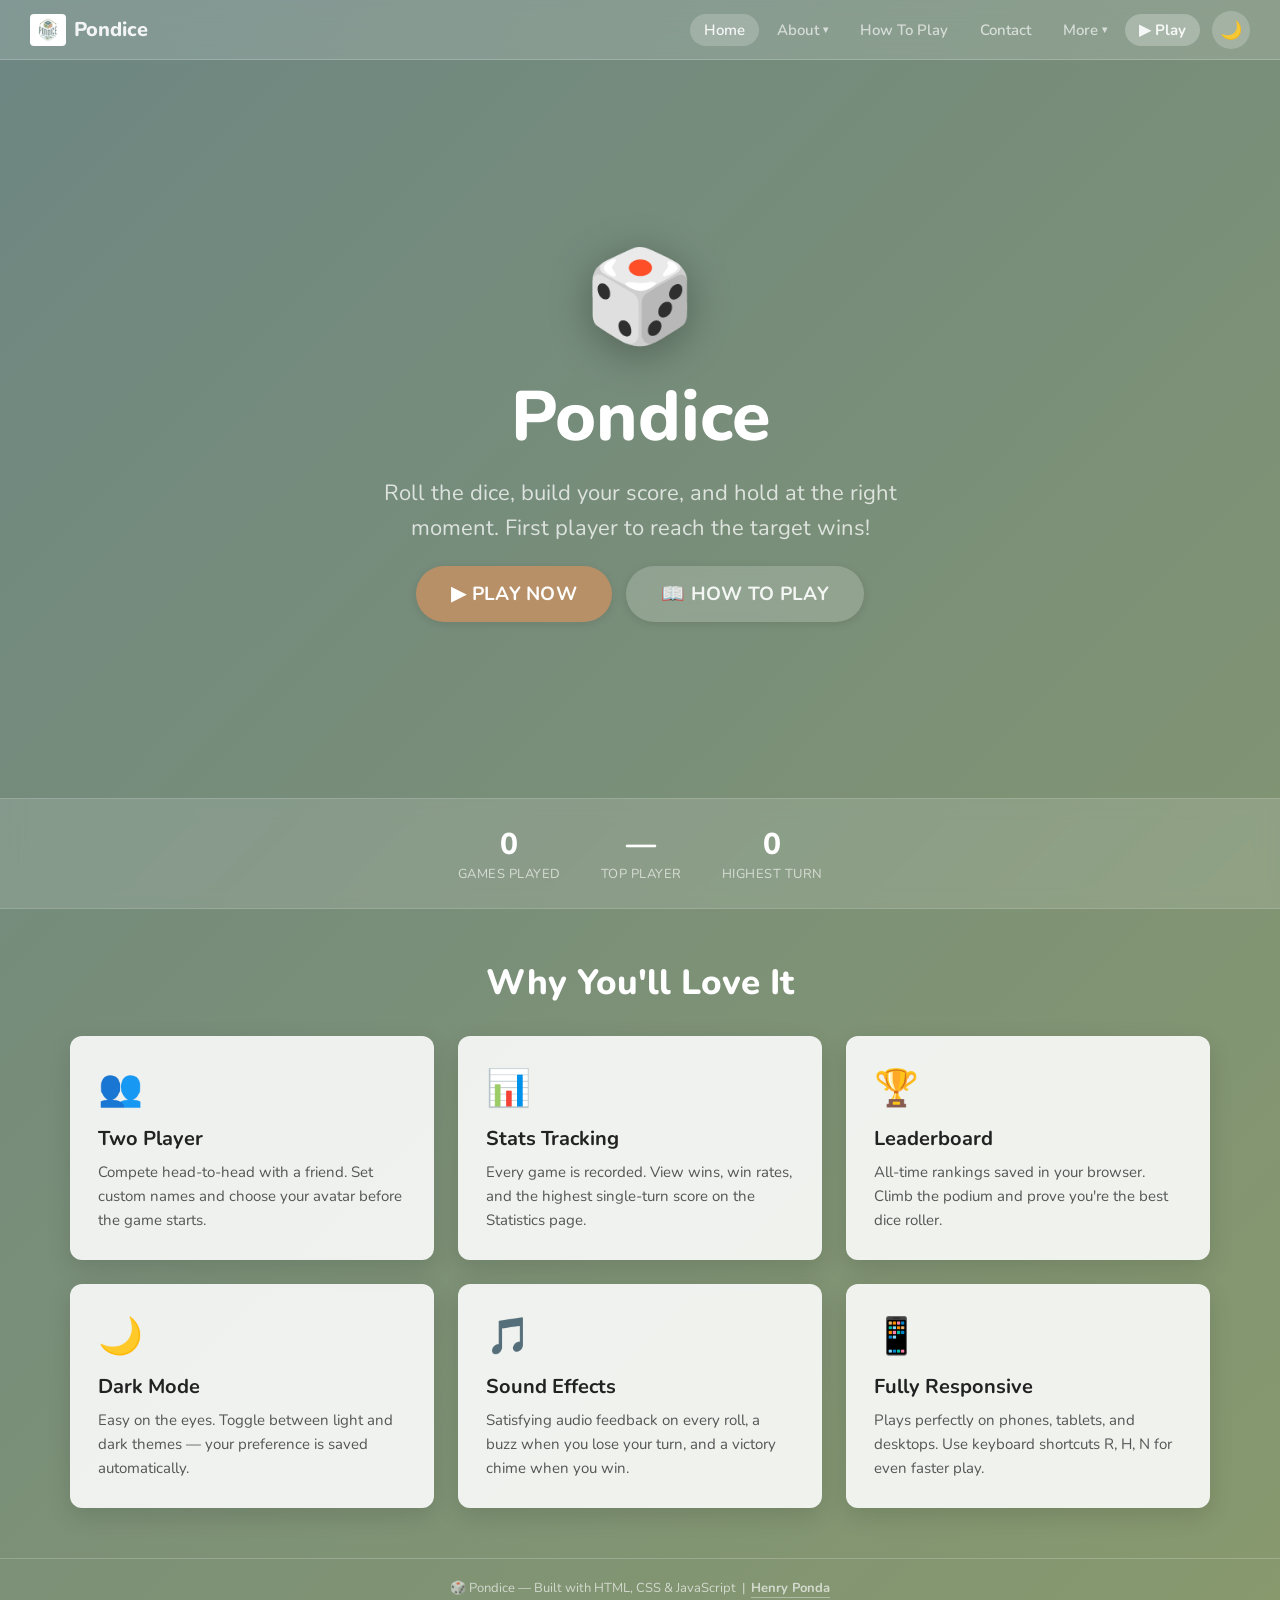
==== commit 3b0aefe4: "all image" ====
--- a/index.html
+++ b/index.html
@@ -13,35 +13,35 @@
   <meta name="author" content="Henry Ponda" />
   <meta name="robots" content="index, follow" />
   <meta name="theme-color" content="#6D8682" />
-  <link rel="canonical" href="https://pondice.com/" />
+  <link rel="canonical" href="https://pondice.ferndril.com/" />
 
   <!-- Open Graph -->
   <meta property="og:type" content="website" />
   <meta property="og:site_name" content="Pondice" />
   <meta property="og:title" content="Pondice — Roll. Hold. Win." />
   <meta property="og:description" content="Pondice is a fun two-player dice game built with HTML, CSS, and JavaScript. Roll the dice, build your score, and be the first to reach the target." />
-  <meta property="og:url" content="https://pondice.com/" />
-  <meta property="og:image" content="https://pondice.com/assets/images/logo.png" />
+  <meta property="og:url" content="https://pondice.ferndril.com/" />
+  <meta property="og:image" content="https://pondice.ferndril.com/assets/images/logo.png" />
 
   <!-- Twitter Card -->
   <meta name="twitter:card" content="summary" />
   <meta name="twitter:title" content="Pondice — Roll. Hold. Win." />
   <meta name="twitter:description" content="Pondice is a fun two-player dice game built with HTML, CSS, and JavaScript. Roll the dice, build your score, and be the first to reach the target." />
-  <meta name="twitter:image" content="https://pondice.com/assets/images/logo.png" />
+  <meta name="twitter:image" content="https://pondice.ferndril.com/assets/images/logo.png" />
   <!-- JSON-LD Structured Data -->
   <script type="application/ld+json">
   {
     "@context": "https://schema.org",
     "@type": "WebApplication",
     "name": "Pondice",
-    "url": "https://pondice.com",
+    "url": "https://pondice.ferndril.com",
     "description": "A fun two-player dice game built with HTML, CSS, and JavaScript.",
     "applicationCategory": "GameApplication",
     "operatingSystem": "Any",
     "author": {
       "@type": "Person",
       "name": "Henry Ponda",
-      "url": "https://pondice.com/about/"
+      "url": "https://pondice.ferndril.com/about/"
     },
     "offers": {
       "@type": "Offer",
@@ -261,9 +261,7 @@
   </section>
 
   <!-- Footer -->
-  <footer class="footer">
-    🎲 Pondice &mdash; Built with HTML, CSS &amp; JavaScript
-  </footer>
+  <footer class="footer">🎲 Pondice &mdash; Built with HTML, CSS &amp; JavaScript &nbsp;|&nbsp; <a href="https://www.instagram.com/pondaszn" target="_blank" rel="noopener noreferrer" class="footer__link">Henry Ponda</a></footer>
 
   <script src="/assets/js/storage.js"></script>
   <script src="/assets/js/theme.js"></script>
--- a/assets/css/shared.css
+++ b/assets/css/shared.css
@@ -523,6 +523,18 @@
   margin-top: auto;
 }
 
+.footer__link {
+  color: inherit;
+  font-weight: 700;
+  border-bottom: 1px solid rgba(255, 255, 255, 0.35);
+  transition: border-color 0.2s, color 0.2s;
+}
+
+.footer__link:hover {
+  color: #fff;
+  border-color: rgba(255, 255, 255, 0.8);
+}
+
 /* ===== STAT CARD ===== */
 .stat-card {
   background: var(--card-bg);
